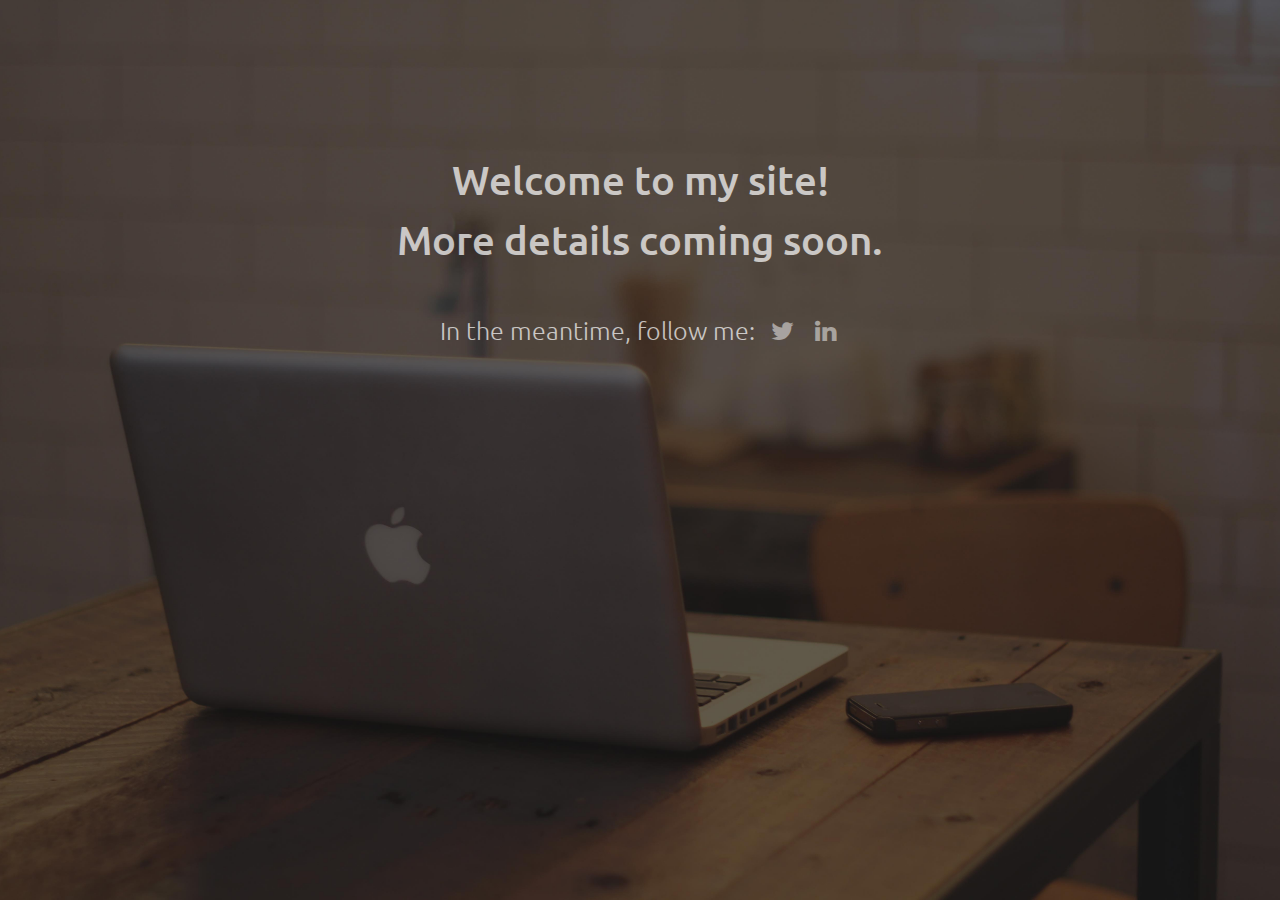
==== index.html @ a8b19e40 "rearranged files" ====
<!DOCTYPE html>
<html>	
	<head>
		<meta charset="UTF-8"></meta>
		<meta name="viewport" content="width=device-width">
		<title>uxCatherine.com</title>		
		<link rel="stylesheet" href="css/reset.min.css">
		<link href='http://fonts.googleapis.com/css?family=Ubuntu:400,700,500,300' rel='stylesheet' type='text/css'>
		<link rel="stylesheet" href="https://maxcdn.bootstrapcdn.com/font-awesome/4.3.0/css/font-awesome.min.css">
		<link rel="stylesheet" href="css/main.css">		
	</head>
	<body>
		<section class="mainmessage">
			<div class="message">
				<p>Welcome to my site! </p>
				<p>More details coming soon.</p>
			</div>
		</section>
		<section class="social_media">
			<div>
				<p>In the meantime, follow me: <a href="https://twitter.com/uxcatherine" target="_blank"><i class="fa fa-twitter"></i></a> <a href="https://ca.linkedin.com/in/uxcatherine" target="_blank"><i class="fa fa-linkedin"></i>
				</p>
			</div>
		</section>
	</body>

</html>
---- css/main.css ----
*{
	box-sizing: border-box;
}

body {
	background: url(../img/background.jpg) center center no-repeat fixed;
	-webkit-background-size: cover;
	-moz-background-size: cover;
	-o-background-size: cover;
	background-size: cover;
	font-family: 'Ubuntu', sans-serif;
	font-size: 40px;
	font-weight: 500;
	line-height: 1.5em;
	color: white;
	opacity: 0.7;
	text-align: center;
}

a {
	text-decoration: none;
}

.message {
	margin-top: 150px;
	padding-bottom: 30px;
	margin-bottom: 100x;
}

.social_media {
	font-weight: 300;
	font-size: 25px;
}

i {
	color: white;
	opacity: 0.7;
	padding: 0 5px 0 10px;
}
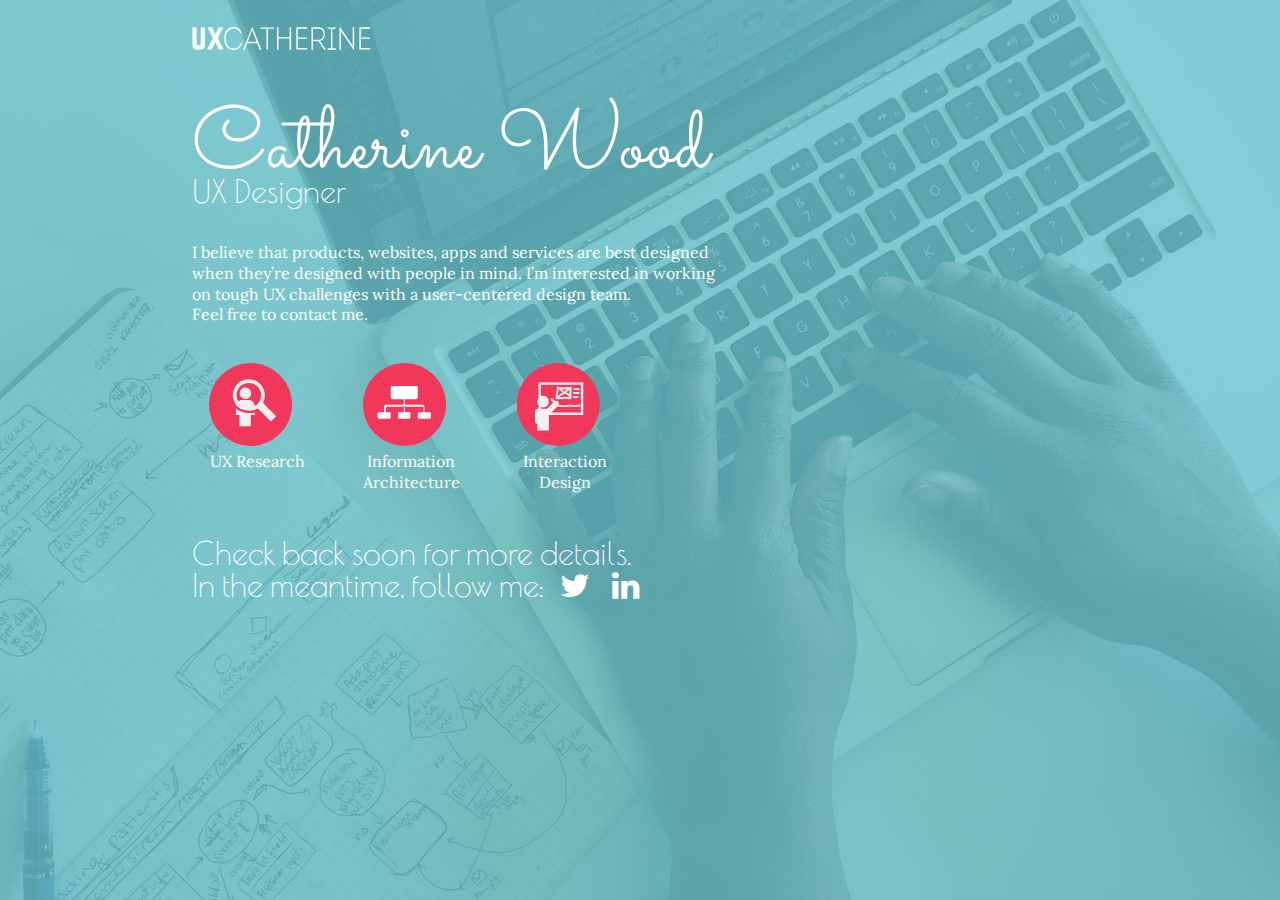
==== commit 65d391ce: "added new version of coming soon page" ====
--- a/index.html
+++ b/index.html
@@ -5,23 +5,43 @@
 		<meta name="viewport" content="width=device-width">
 		<title>uxCatherine.com</title>		
 		<link rel="stylesheet" href="css/reset.min.css">
-		<link href='http://fonts.googleapis.com/css?family=Ubuntu:400,700,500,300' rel='stylesheet' type='text/css'>
+		<link href='http://fonts.googleapis.com/css?family=Sacramento|Poiret+One|Lora:400,700' rel='stylesheet' type='text/css'>
 		<link rel="stylesheet" href="https://maxcdn.bootstrapcdn.com/font-awesome/4.3.0/css/font-awesome.min.css">
 		<link rel="stylesheet" href="css/main.css">		
 	</head>
 	<body>
+		<div class="container">
+	<header>
+		<img src="img/logo_uxcatherine.svg"/>
+	</header>
 		<section class="mainmessage">
-			<div class="message">
-				<p>Welcome to my site! </p>
-				<p>More details coming soon.</p>
-			</div>
+				<h1>Catherine Wood </h1>
+				<h2>UX Designer</h2>
+				<p>I believe that products, websites, apps and services are best designed when they’re designed with people in mind. I’m interested in working on tough UX challenges with a user-centered design team. <br><a href="mailto:uxcatherine@gmail.com">Feel free to contact me.</a>
+				</p>
 		</section>
-		<section class="social_media">
-			<div>
-				<p>In the meantime, follow me: <a href="https://twitter.com/uxcatherine" target="_blank"><i class="fa fa-twitter"></i></a> <a href="https://ca.linkedin.com/in/uxcatherine" target="_blank"><i class="fa fa-linkedin"></i>
-				</p>
-			</div>
-		</section>
+		<ul class="icons">
+			<li class="research">
+				<img src="img/icon_research.svg" />
+				<p>UX Research</p>
+			</li>
+			<li>
+				<img src="img/icon_ia.svg" />
+				<p>Information Architecture</p>
+			</li>
+			<li>
+				<img src="img/icon_ixd.svg" />
+				<p>Interaction Design</p>
+			</li>
+		</ul>
+		<footer>
+		<h2>Check back soon for more details.<br>
+In the meantime, follow me: <a href="http://www.twitter.com/uxcatherine"><i class="fa fa-twitter"></i></a> 
+<a href="https://ca.linkedin.com/in/uxcatherine"><i class="fa fa-linkedin"></i></a>
+
+		</h2>
+		</footer>
+		</div>
 	</body>
 
 </html>
--- a/css/main.css
+++ b/css/main.css
@@ -3,38 +3,195 @@
 	box-sizing: border-box;
 }
 
+html {
+	font-size: 100%
+}
+
+/*p {
+	font-size: 62.5%;
+}*/
+
 body {
-	background: url(../img/background.jpg) center center no-repeat fixed;
+	background: url(../img/background1.jpg) center center no-repeat fixed;
 	-webkit-background-size: cover;
 	-moz-background-size: cover;
 	-o-background-size: cover;
 	background-size: cover;
-	font-family: 'Ubuntu', sans-serif;
-	font-size: 40px;
-	font-weight: 500;
-	line-height: 1.5em;
+	font-family: 'Lora', serif;
+	font-size: 1em;
+	font-weight: 400;
+	line-height: 1.3em;
 	color: white;
-	opacity: 0.7;
-	text-align: center;
+	padding-bottom: 30px;
+}
+
+.container {
+	position: relative;
+	width: 70%;
+	max-width: 1170px;
+	margin: 0 auto;
+	padding-top: 15px;
+}
+
+.mainmessage p {
+	width: 60%;
+}
+
+header img {
+	width: 20%;
+}
+
+h1 {
+	font-family: 'Sacramento', cursive;
+	font-size: 5.5em;
+	margin-bottom: 5px;
+}
+
+h2 {
+	font-family: 'Poiret One', sans-serif;
+	font-size: 2em;
+	margin: 20px 0 40px 0;
 }
 
 a {
 	text-decoration: none;
+	color: white;
 }
 
-.message {
-	margin-top: 150px;
-	padding-bottom: 30px;
-	margin-bottom: 100x;
-}
-
-.social_media {
-	font-weight: 300;
-	font-size: 25px;
+.mainmessage {
+	margin-top: 74px;
+	padding-bottom: 38px;
 }
 
 i {
 	color: white;
-	opacity: 0.7;
-	padding: 0 5px 0 10px;
+	padding: 7px 5px 0 10px;
+}
+
+.icons li {
+	margin-bottom: 30px;
+}
+
+li {
+	display: inline-block;
+	width: 150px;
+	vertical-align: top;
+	padding-right: 20px;
+}
+
+li img {
+	width: 100px;
+	padding-left: 17px;
+}
+
+.icons p{
+	text-align: center;
+}
+
+/**********TABLET*******************************************/
+
+@media screen and (max-width: 768px) {
+
+header img {
+	width: 30%;
+}
+
+.container {
+	width: 85%;
+	max-width: 700px;
+}
+
+.mainmessage p {
+	font-size: 1em;
+	line-height: 1.5em;
+	width: 80%;
+}
+
+.icons p {
+	font-size: 1.2em;
+}
+
+footer i {
+	padding-right: 10px;
+}
+
+}
+
+/**********620px*******************************************/
+
+
+@media screen and (max-width: 620px) {
+
+header img {
+	width: 40%;
+}
+
+h1 {
+	font-size: 4em;
+}
+
+li {
+	display: block;
+}
+
+}
+
+/**********MOBILE*******************************************/
+
+@media screen and (max-width: 480px) {
+
+body {
+	background: url(../img/background1.jpg) center center no-repeat fixed;
+	-webkit-background-size: cover;
+	-moz-background-size: cover;
+	-o-background-size: cover;
+	background-size: cover;
+	background-position-x: 30%;
+	text-align: center;
+
+}
+
+header img {
+	width: 40%;
+}
+
+.container {
+	width: 85%;
+}
+
+h1 {
+	font-size: 350%;
+	line-height: 1em;
+}
+
+.mainmessage p {
+	width: 90%;
+	font-size: 1.3em;
+	margin: 0 auto;
+}
+
+ul p {
+	text-align: center;
+	font-size: 1.5em;
+	line-height: 1em;
+}
+
+li {
+	display: block;
+	margin: 0 auto;
+	padding: 0px;
+}
+
+li img {
+	padding: 0px;
+}
+
+footer {
+	width: 80%;
+	margin: 0 auto;
+}
+
+footer h2 {
+	font-size: 2em;
+	line-height: 1em;
 }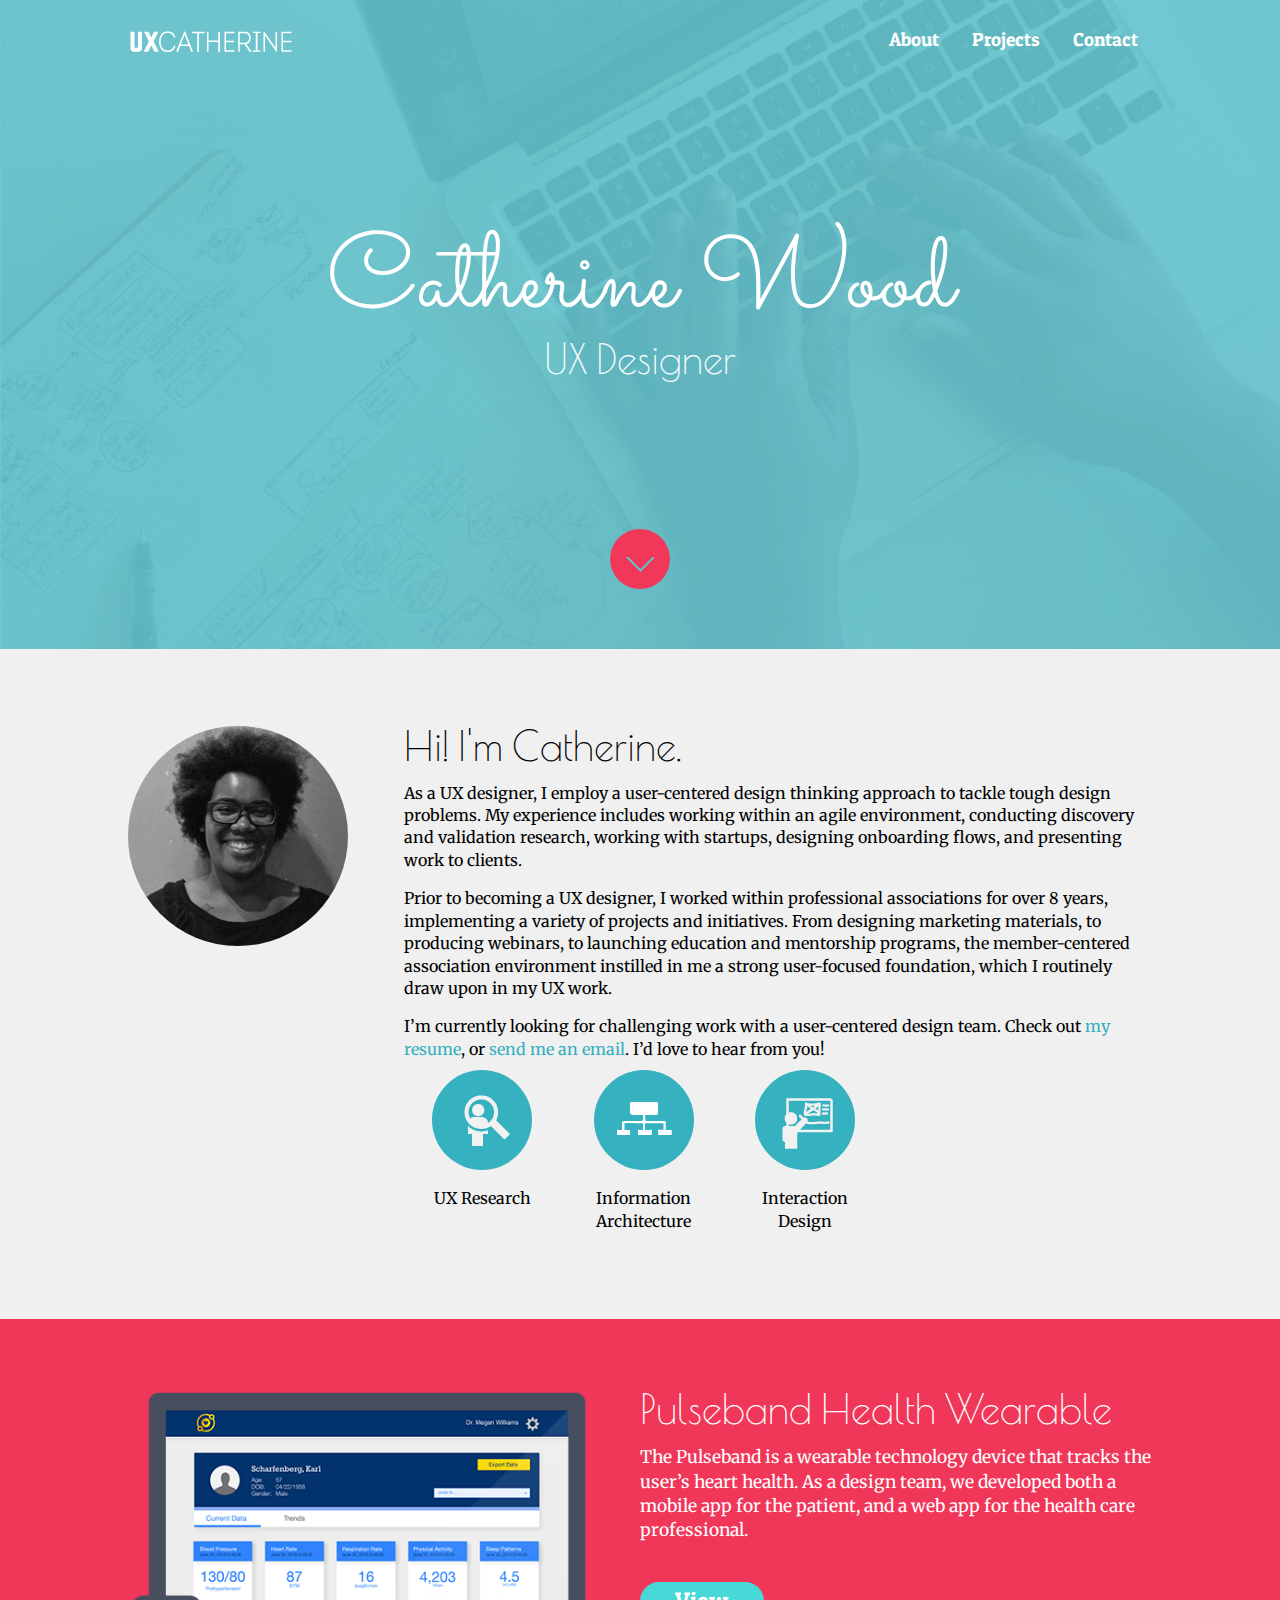
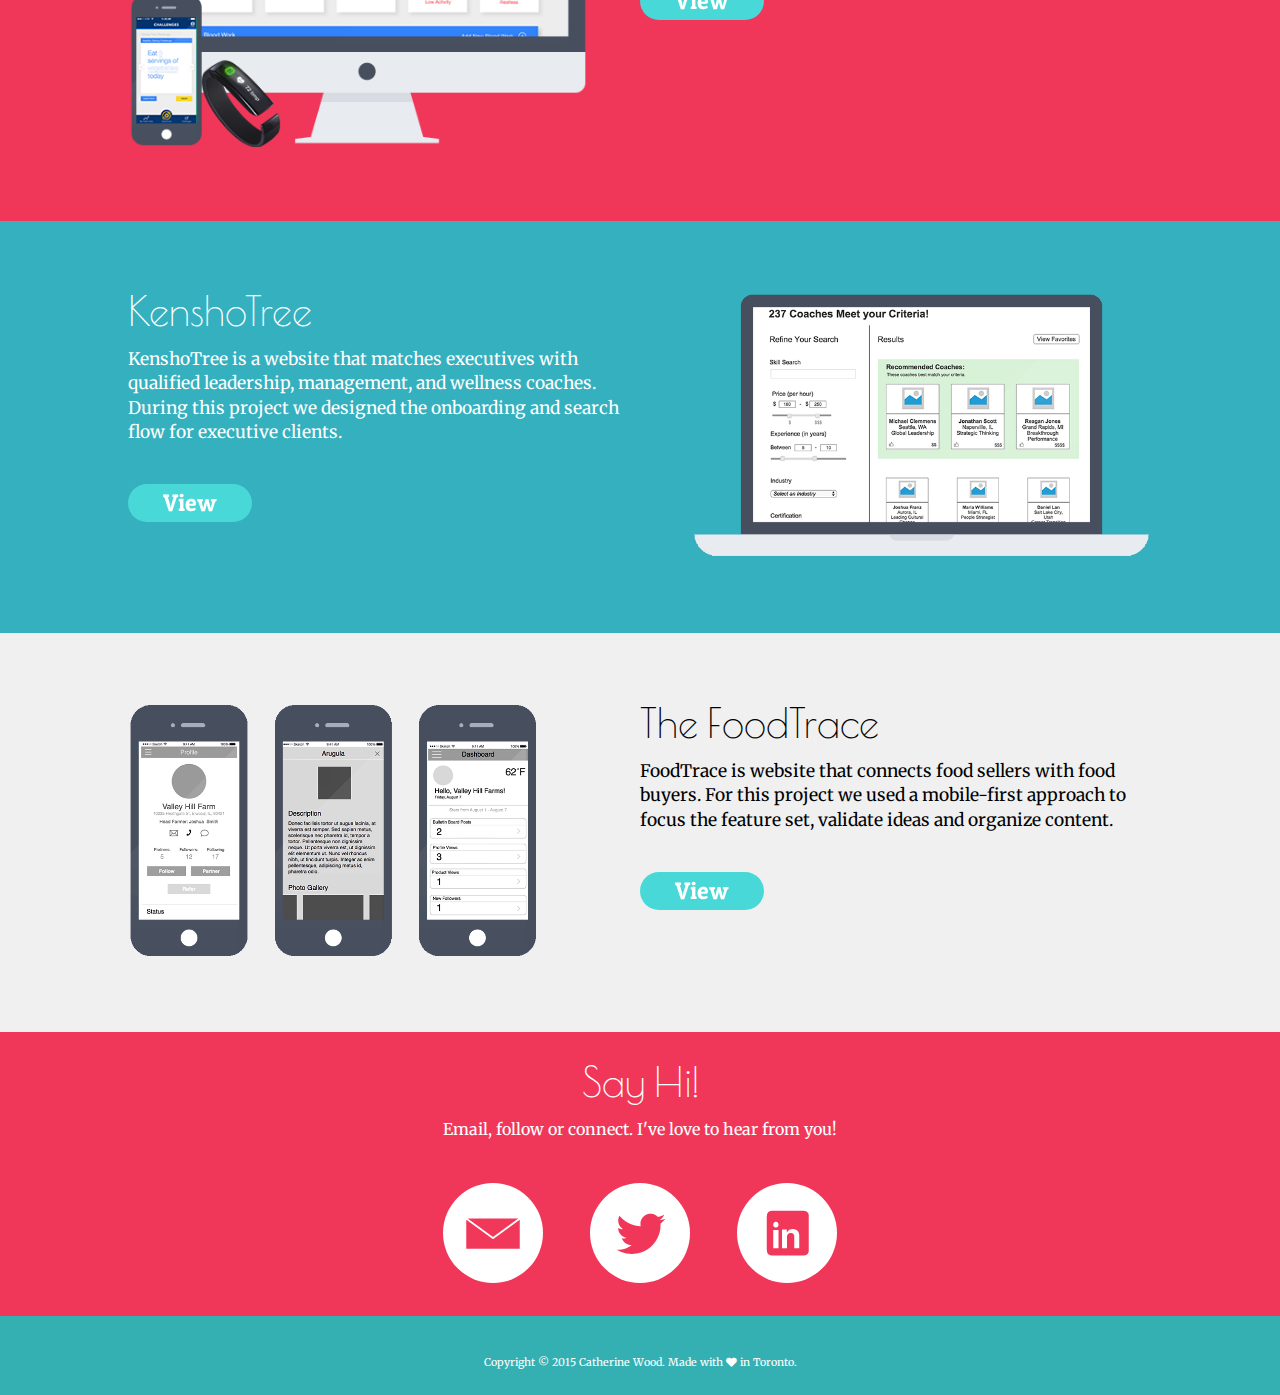
==== commit 7423fcf5: "Portfolio 2.0!" ====
--- a/index.html
+++ b/index.html
@@ -1,58 +1,128 @@
 <!DOCTYPE html>
-<html>	
-	<head>
-		<meta charset="UTF-8"></meta>
-		<meta name="viewport" content="width=device-width">
-		<title>uxCatherine.com</title>		
-		<link rel="stylesheet" href="css/reset.min.css">
-		<link href='http://fonts.googleapis.com/css?family=Sacramento|Poiret+One|Lora:400,700' rel='stylesheet' type='text/css'>
-		<link rel="stylesheet" href="https://maxcdn.bootstrapcdn.com/font-awesome/4.3.0/css/font-awesome.min.css">
-		<link rel="stylesheet" href="css/main.css">		
-	</head>
-	<body>
-		<div class="container">
-	<header>
-		<img src="img/logo_uxcatherine.svg"/>
+<html lang="en">
+<head>
+	<meta charset="UTF-8"></meta>
+	<meta name="viewport" content="width=device-width">
+	<title>Catherine Wood: UX Designer</title>	
+	<link rel="stylesheet" href="css/reset.min.css">
+	<link href='http://fonts.googleapis.com/css?family=Patua+One|Sacramento|Poiret+One|Merriweather' rel='stylesheet' type='text/css'>
+	<link rel="stylesheet" href="https://maxcdn.bootstrapcdn.com/font-awesome/4.3.0/css/font-awesome.min.css">
+	<link rel="stylesheet" href="css/main.css">
+	<link rel="shortcut icon" href="favicon.ico"/>
+
+</head>
+
+<body>
+	<header class="hero clearfix">
+	<nav class="container clearfix">
+		<a href="index.html"><img src="assets/icons/logo3.png"/></a>
+		<ul>
+			<li><a href="#about" id="abt_mi">About</a></li>
+			<li><a href="#projects" id="pro_mi">Projects</li>
+			<li><a href="#contact" id="cont_mi">Contact</a></li>
+		</ul>
+	</nav>
+		<div>
+		<h1>Catherine Wood</h1>
+		<h2>UX Designer</h2>
+		</div>
+		<a href="#about"><img src="assets/icons/btn_learnmore.png" class="lrnbtn hvr-bounce-in"></a>
 	</header>
-		<section class="mainmessage">
-				<h1>Catherine Wood </h1>
-				<h2>UX Designer</h2>
-				<p>I believe that products, websites, apps and services are best designed when they’re designed with people in mind. I’m interested in working on tough UX challenges with a user-centered design team. <br><a href="mailto:uxcatherine@gmail.com">Feel free to contact me.</a>
-				</p>
-		</section>
-		<ul class="icons">
-			<li class="research">
-				<img src="img/icon_research.svg" />
-				<p>UX Research</p>
-			</li>
-			<li>
-				<img src="img/icon_ia.svg" />
-				<p>Information Architecture</p>
-			</li>
-			<li>
-				<img src="img/icon_ixd.svg" />
-				<p>Interaction Design</p>
-			</li>
-		</ul>
-		<footer>
-		<h2>Check back soon for more details.<br>
-In the meantime, follow me: <a href="http://www.twitter.com/uxcatherine"><i class="fa fa-twitter"></i></a> 
-<a href="https://ca.linkedin.com/in/uxcatherine"><i class="fa fa-linkedin"></i></a>
+	<main>
+		<div class="about" id="about">
+			<section class="container clearfix">
+				<div class="profilepic">
+					<img src="assets/images/profile_pic.jpg">
+				</div>
+				<div class="aboutme">
+					<h2>Hi! I'm Catherine.</h2>
+					<p>As a UX designer, I employ a user-centered design thinking approach to tackle tough design problems. My experience includes working within an agile environment, conducting discovery and validation research, working with startups, designing onboarding flows, and presenting work to clients. </p>
+					<p>
+					Prior to becoming a UX designer, I worked within professional associations for over 8 years, implementing a variety of projects and initiatives. From designing marketing materials, to producing webinars, to launching education and mentorship programs, the member-centered association environment instilled in me a strong user-focused foundation, which I routinely draw upon in my UX work.</p>
+					<p>
+					I’m currently looking for challenging work with a user-centered design team. Check out <a href="assets/resume_CatherineWood_uxcatherine.pdf">my resume</a>, or <a href="#contact">send me an email</a>. I’d love to hear from you! 
+					<div id="icons">
+						<ul class="icons">
+							<li><img src="assets/icons/icon_research.png"/><p>UX Research</p></li>
+							<li><img src="assets/icons/icon_ia.png"/><p>Information Architecture</p></li>
+							<li><img src="assets/icons/icon_ixd.png"/><p>Interaction Design</p></li>
+						</ul>
+					</div>
+				</div>
+			</section>
+		</div>
+		<div class="projects" id="projects">
+			<div class="project1 clearfix">
+				<div class="container">
+					<div class= "project1img">
+						<img src="assets/images/pro1/img_pb_hp_mockup2.png">
+					</div>
+					<div class="project1desc">
+						<h2>Pulseband Health Wearable</h2>
+						<p>The Pulseband is a wearable technology device that tracks the user’s heart health. As a design team, we developed both a mobile app for the patient, and a web app for the health care professional. </p>
+						<a href="pulseband.html" class="hvr-grow">View</a>
+					</div>
+				</div>
+			</div>
+			<div class="project2">
+				<div class="container clearfix">
+					<div class= "project2img">
+						<img src="assets/images/pro2/img_kt_hp_mockup.gif">
+					</div>
+					<div class="project2desc">
+						<h2>KenshoTree </h2>
+						<p>KenshoTree is a website that matches executives with qualified leadership, management, and wellness coaches. During this project we designed the onboarding and search flow for executive clients.</p>
+						<a href="kenshotree.html" class="hvr-grow">View</a>
+					</div>
+				</div>
+			</div>
+			<div class="project3">
+				<div class="container clearfix">
+					<div class="project3img">
+						<img src="assets/images/pro3/img_ft_hp_mockup.gif">
+					</div>
+					<div class="project3desc">
+						<h2>The FoodTrace</h2>
+						<p>FoodTrace is website that connects food sellers with food buyers. For this project we used a mobile-first approach to focus the feature set, validate ideas and organize content.</p>
+						<a href="foodtrace.html" class="hvr-grow">View</a>
+					</div>
+				</div>
+			</div>
+		</div>
+			<section id="contact">
+				<div class="container">
+					<h2>Say Hi!</h2>
+					<p>Email, follow or connect. I've love to hear from you!</p>
+					<ul class="contact_icons">
+						<li><a href="mailto:uxcatherine@gmail.com" class="hvr-grow"><img src="assets/icons/icon_email.png"></a></li>
+						<li><a href="http://www.twitter.com/uxcatherine" class="hvr-grow"><img src="assets/icons/icon_twitter.png"></a></li>
+						<li><a href="https://ca.linkedin.com/in/uxcatherine" class="hvr-grow"><img src="assets/icons/icon_linkedin.png"></a></li>
+					</ul>
+				</div>
+			</section>
+		</div>
+	</main>
+	<footer>
+		<p> Copyright &copy; 2015 Catherine Wood. Made with <i class="fa fa-heart"></i>
+	in Toronto.</p>
+	</footer>
+	<script src="https://ajax.googleapis.com/ajax/libs/jquery/2.1.3/jquery.min.js"></script>
+	<script type="text/javascript" src="js/jquery.fancybox.pack.js?v=2.1.5"></script>
+	<script src="js/jquery.scrollTo.min.js"></script>
+	<script src="js/jquery.localScroll.min.js"></script>
+	<script src="js/script.js"></script>
 
-		</h2>
-		</footer>
-		</div>
-	</body>
+	<script>
+	  (function(i,s,o,g,r,a,m){i['GoogleAnalyticsObject']=r;i[r]=i[r]||function(){
+	  (i[r].q=i[r].q||[]).push(arguments)},i[r].l=1*new Date();a=s.createElement(o),
+	  m=s.getElementsByTagName(o)[0];a.async=1;a.src=g;m.parentNode.insertBefore(a,m)
+	  })(window,document,'script','//www.google-analytics.com/analytics.js','ga');
 
-</html>
+	  ga('create', 'UA-66350856-1', 'auto');
+	  ga('send', 'pageview');
 
+	</script>
+	
+</body>
 
-
-
-
-
-
-
-
-
-
+</html>--- a/css/main.css
+++ b/css/main.css
@@ -1,56 +1,34 @@
- 
-*{
+* {
+	-moz-box-sizing: border-box;
 	box-sizing: border-box;
-}
-
-html {
-	font-size: 100%
-}
-
-/*p {
-	font-size: 62.5%;
-}*/
+
+}
+
+/**************SiteWide********************/
 
 body {
-	background: url(../img/background1.jpg) center center no-repeat fixed;
-	-webkit-background-size: cover;
-	-moz-background-size: cover;
-	-o-background-size: cover;
-	background-size: cover;
-	font-family: 'Lora', serif;
-	font-size: 1em;
-	font-weight: 400;
-	line-height: 1.3em;
-	color: white;
-	padding-bottom: 30px;
-}
-
-.container {
-	position: relative;
-	width: 70%;
-	max-width: 1170px;
-	margin: 0 auto;
-	padding-top: 15px;
-}
-
-.mainmessage p {
-	width: 60%;
-}
-
-header img {
-	width: 20%;
+	font-family: 'Merriweather', serif;
+	font-size: 16pt;
+}
+
+p {
+	padding-top: 16px;
+	line-height: 1.4em;
 }
 
 h1 {
 	font-family: 'Sacramento', cursive;
-	font-size: 5.5em;
-	margin-bottom: 5px;
+	font-size: 80pt;
+	text-align: center;
+	color: #fff;
+	margin-top: 150px;
 }
 
 h2 {
 	font-family: 'Poiret One', sans-serif;
-	font-size: 2em;
-	margin: 20px 0 40px 0;
+	font-size: 30pt;
+	text-align: left;
+	color: black;
 }
 
 a {
@@ -58,140 +36,436 @@
 	color: white;
 }
 
-.mainmessage {
-	margin-top: 74px;
-	padding-bottom: 38px;
-}
-
-i {
-	color: white;
-	padding: 7px 5px 0 10px;
-}
-
-.icons li {
-	margin-bottom: 30px;
-}
-
-li {
-	display: inline-block;
-	width: 150px;
-	vertical-align: top;
-	padding-right: 20px;
-}
-
-li img {
-	width: 100px;
-	padding-left: 17px;
-}
-
-.icons p{
-	text-align: center;
-}
-
-/**********TABLET*******************************************/
-
-@media screen and (max-width: 768px) {
-
-header img {
-	width: 30%;
+.projects a {
+	font-family: 'Patua One', serif;
+	font-size: 18pt;
+	color: #fff;
+	text-align: center;
+	background-color: #49d8d8;
+	padding: 7px 35px;
+	border-radius: 25px;
+
+}
+
+footer p {
+	font-family: 'Merriweather', serif;
+	font-size: 8pt;
+	color: white;
+	text-align: center;
+	padding-bottom: 0px;
+}
+
+footer {
+	background-color: #34b0b3;
+	padding: 24px 0px;
 }
 
 .container {
-	width: 85%;
-	max-width: 700px;
-}
-
-.mainmessage p {
-	font-size: 1em;
-	line-height: 1.5em;
 	width: 80%;
-}
-
-.icons p {
-	font-size: 1.2em;
-}
-
-footer i {
-	padding-right: 10px;
-}
-
-}
-
-/**********620px*******************************************/
-
-
-@media screen and (max-width: 620px) {
-
-header img {
-	width: 40%;
-}
-
-h1 {
-	font-size: 4em;
-}
-
-li {
-	display: block;
-}
-
-}
-
-/**********MOBILE*******************************************/
-
-@media screen and (max-width: 480px) {
-
-body {
-	background: url(../img/background1.jpg) center center no-repeat fixed;
-	-webkit-background-size: cover;
-	-moz-background-size: cover;
-	-o-background-size: cover;
-	background-size: cover;
-	background-position-x: 30%;
-	text-align: center;
-
-}
-
-header img {
-	width: 40%;
-}
-
-.container {
-	width: 85%;
-}
-
-h1 {
-	font-size: 350%;
-	line-height: 1em;
-}
-
-.mainmessage p {
-	width: 90%;
-	font-size: 1.3em;
 	margin: 0 auto;
 }
 
-ul p {
-	text-align: center;
-	font-size: 1.5em;
-	line-height: 1em;
-}
-
-li {
+.clearfix:before,
+.clearfix:after {
+	display: table;
+	content: "";
+}
+
+.clearfix:after {
+	clear:both;
+}
+
+/***---- NAV ------***/
+
+nav{
+	padding: 24px 0px;
+}
+
+nav img {
+	float: left;
+}
+
+nav ul {
+	float: right;
+}
+
+.hero li {
+	display: inline-block;
+	padding: 7px 14px;
+	font-family: 'Patua One', serif;
+	font-size: 14pt;
+	color: #fff;
+}
+
+.hero .lrnbtn {
+	border-radius: 50%;
 	display: block;
 	margin: 0 auto;
-	padding: 0px;
-}
-
-li img {
-	padding: 0px;
-}
-
-footer {
+	margin-bottom: 60px;
+	margin-top: 150px;
+}
+
+/***---- CONTACT INFO ---***/
+
+#contact {
+	background-color: #f13759;
+	color: white;
+	text-align: center;
+	padding: 30px 0px;
+}
+
+#contact p { 
+	font-size: 12pt;
+}
+
+#contact h2 {
+	text-align: center;
+	color: white;
+}
+
+.contact_icons li {
+	display: inline-block;
+	padding: 0px 21px;
+}
+
+.contact_icons img {
+	border-radius: 50%;
+	margin-top: 42px;
+}
+
+/***************HOMEPAGE****************/
+
+/* ---- header ----- */
+
+header {
+	background: #34b0be url("../assets/images/background.jpg") no-repeat center center;
+	background-size: cover;
+}
+
+header h2 {
+	text-align: center;
+	color: #fff;
+}
+
+.hvr-bounce-in {
+  display: inline-block;
+  vertical-align: middle;
+  -webkit-transform: translateZ(0);
+  transform: translateZ(0);
+  box-shadow: 0 0 1px rgba(0, 0, 0, 0);
+  -webkit-backface-visibility: hidden;
+  backface-visibility: hidden;
+  -moz-osx-font-smoothing: grayscale;
+  -webkit-transition-duration: 0.5s;
+  transition-duration: 0.5s;
+}
+.hvr-bounce-in:hover, .hvr-bounce-in:focus, .hvr-bounce-in:active {
+  -webkit-transform: scale(1.2);
+  transform: scale(1.2);
+  -webkit-transition-timing-function: cubic-bezier(0.47, 2.02, 0.31, -0.36);
+  transition-timing-function: cubic-bezier(0.47, 2.02, 0.31, -0.36);
+}
+/* ---- about ----- */
+
+.about {
+	background-color: #f0f0f1;
+	padding: 77px 0px;
+}
+
+.about p {
+	font-size: 12pt;
+}
+
+.profilepic img {
+	border-radius: 50%;
+	margin-right: 56px;
+	margin-bottom: 200px;
+}
+
+.profilepic {
+	float: left;
+}
+
+.aboutme {
+	color: black;
+}
+
+.aboutme a:link {
+	color: #34b0be;
+}
+
+.aboutme a:visited {
+	color: #34b0be;
+}
+
+#icons ul {
+	margin-left: 266px;
+}
+
+.icons li {
+	display: inline-block;
+	margin: 10px;
+	width: 18%;
+	text-align: center;
+	vertical-align: top;
+}	
+
+.icons p {
+	padding-top: 14px;
+}
+
+.icons img {
+	border-radius: 50%;
+}
+
+#icons {
+	width: 100%;
+	vertical-align: top;
+}
+
+/* ---- all projects ----- */
+
+.projects h2 {
+	/*padding-top: 135px;*/
+	color: white;
+}
+
+.projects a {
+	/*margin-bottom: 170px;*/
+}
+
+.projects p {
+	font-size: 13pt;
+	line-height: 1.4em;
+	color: white;
+	padding-bottom: 40px;
+}
+
+.hvr-grow {
+  display: inline-block;
+  vertical-align: middle;
+  -webkit-transform: translateZ(0);
+  transform: translateZ(0);
+  box-shadow: 0 0 1px rgba(0, 0, 0, 0);
+  -webkit-backface-visibility: hidden;
+  backface-visibility: hidden;
+  -moz-osx-font-smoothing: grayscale;
+  -webkit-transition-duration: 0.3s;
+  transition-duration: 0.3s;
+  -webkit-transition-property: transform;
+  transition-property: transform;
+}
+.hvr-grow:hover, .hvr-grow:focus, .hvr-grow:active {
+  -webkit-transform: scale(1.1);
+  transform: scale(1.1);
+}
+
+/* ---- project 1 ----- */
+
+.project1 {
+	background-color: #f13759;
+	padding: 70px 0px;
+	overflow: hidden;
+}
+
+.project1img {
+	float: left;
+	width: 50%;
+}
+
+.project1img img {
+	width: 90%;
+}
+
+/* ---- project 2 ----- */
+
+.project2 {
+	background-color: #34b0be;
+	padding: 70px 0px;
+}
+
+.project2img {
+	float: right;
+	width: 50%;
+	text-align: right;
+}
+
+.project2img img {
+	width: 90%;
+}
+
+.project2desc {
+
+}
+
+
+/* ---- project 3 ----- */
+
+.project3 {
+	background-color: #f0f0f1;
+	padding: 70px 0px;
+	color: black;
+}
+
+.project3img {
+	float: left;
+	width: 50%;
+}
+
+.project3img img {
 	width: 80%;
-	margin: 0 auto;
-}
-
-footer h2 {
-	font-size: 2em;
-	line-height: 1em;
+}
+
+.project3 p, .project3 h2 {
+	color: black;
+}
+
+/*************BREAK POINT 940****************/
+
+@media only screen and (max-width: 940px){
+
+.container{
+	width: 90%;
+}
+
+.profilepic {
+	margin-bottom: 150px;
+}
+
+.icons li {
+	width: 22%;
+}
+
+}
+
+/************* Tablet ****************/
+@media only screen and (max-width: 768px){
+
+nav {
+	text-align: center;
+}
+
+
+.profilepic {
+	text-align: center;
+	float: none;
+	margin-bottom: 0px;
+}
+
+.profilepic img {
+	margin: 0px;
+	width: 250px;
+	border-radius: 50%;
+	margin-bottom: 0px;
+}
+
+.icons {
+	text-align: center;
+}
+
+#icons ul {
+	margin: 0px;
+}
+
+h2,p, .project1desc, .project2desc, .project3desc {
+	text-align: center;
+}
+
+.project1img img {
+	width: 80%;
+}
+
+.project1img, .project2img, .project3img {
+	float: none;
+	text-align: center;
+	width: 100%;
+	margin-bottom: 14px;
+}
+
+}
+/************* BREAK POINT 515 **********/
+
+@media only screen and (max-width: 515px){
+
+nav img {
+	float: none;
+}
+
+nav ul {
+	float: none;
+}
+
+}
+
+/*************MOBILE PHONE**********/
+
+@media only screen and (max-width: 480px){
+
+
+.hero li {
+	display: inline-block;
+	padding: 30px 15px;
+	font-family: 'Patua One', serif;
+	font-size: 18pt;
+}
+
+h1 {
+	font-family: 'Sacramento', cursive;
+	font-size: 45pt;
+	margin-top: 120px;
+}
+
+h2 {
+	font-size: 30px;
+}
+
+#icons ul {
+	margin-left: 0px;
+}
+
+.lrnbtn {
+	width: 100px;
+}
+
+p {
+	font-size: 16pt;
+	padding-top: 20px;
+}	
+.about {
+	text-align: center;
+}
+
+.aboutme{
+	float: none;
+}
+
+#icons {
+	text-align: center;
+}
+
+#icons li {
+	display: inline-block;
+	font-size: 14pt;
+	padding-top: 20px;
+	text-align: center;
+	width: 25%;
+}
+
+.icons li img {
+	width: 100px;
+}
+
+#contact li {
+	display: inline-block;
+	padding: 0px 10px;
+}
+
+#contact img {
+	width: 100px;
+}
+
+footer p {
+	font-size: 10px;
+}
+
 }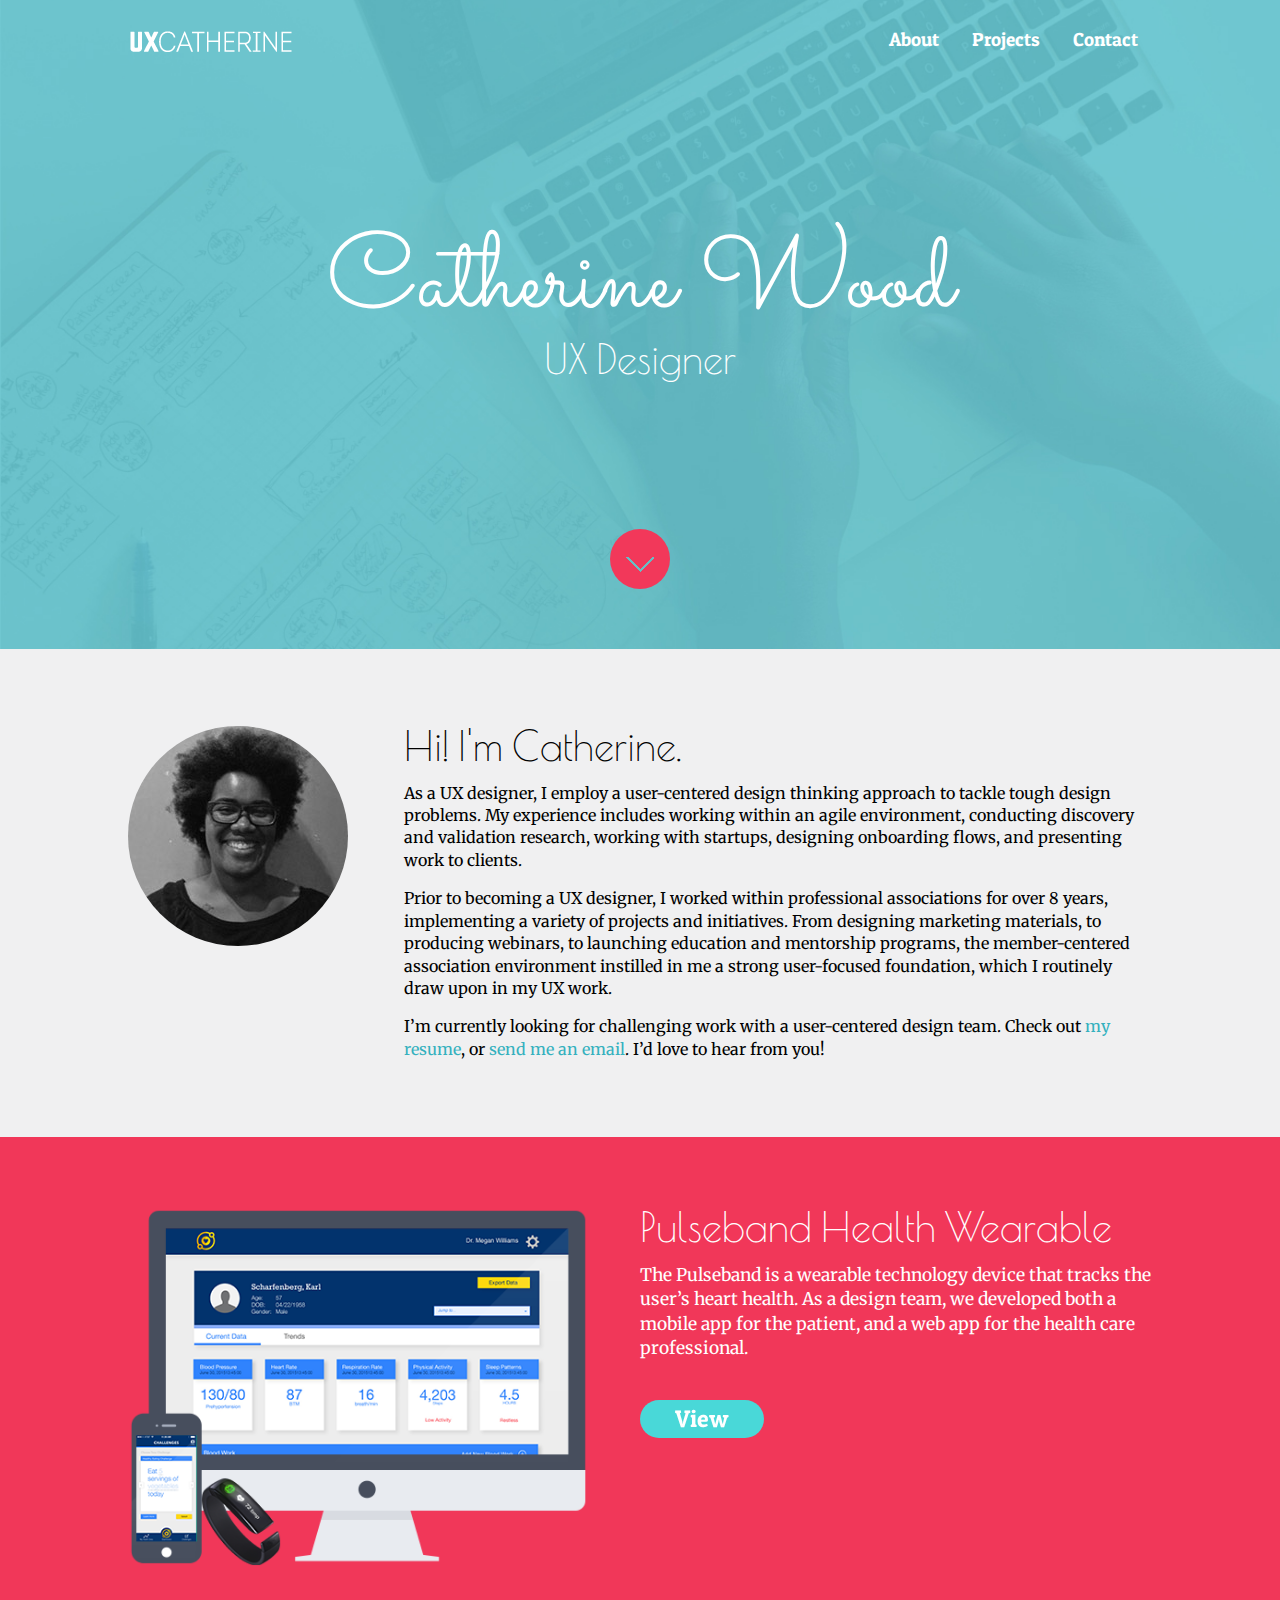
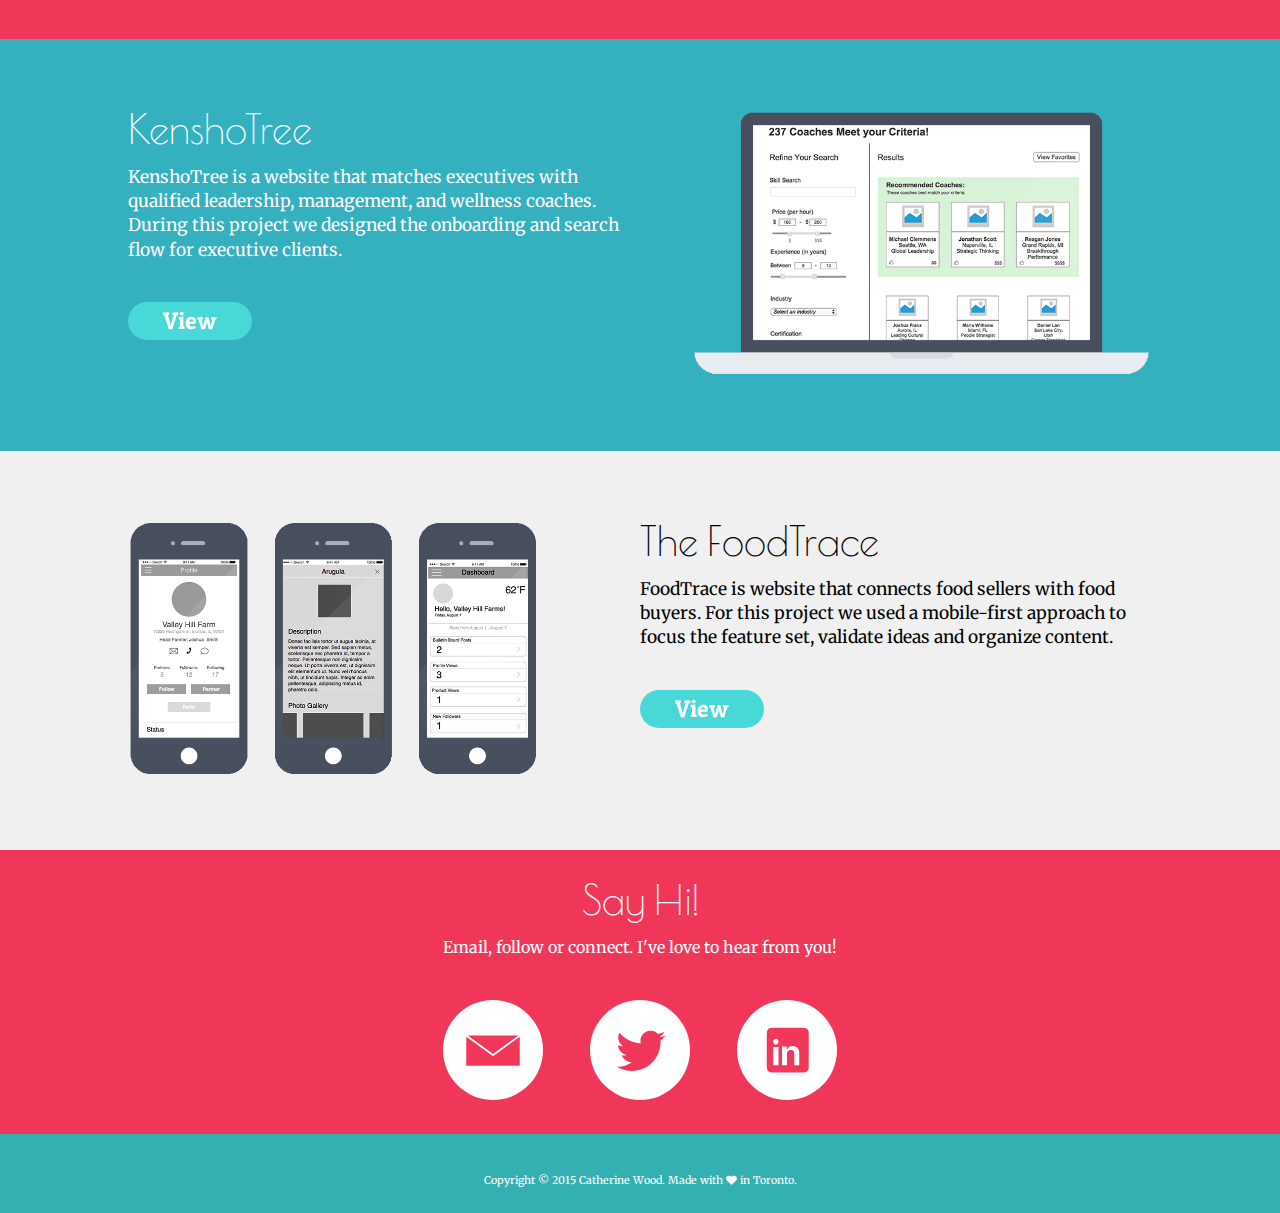
==== commit 58535393: "version 2.12" ====
--- a/index.html
+++ b/index.html
@@ -15,7 +15,7 @@
 <body>
 	<header class="hero clearfix">
 	<nav class="container clearfix">
-		<a href="index.html"><img src="assets/icons/logo3.png"/></a>
+		<a href="index.html"><img src="assets/icons/logo.png"/></a>
 		<ul>
 			<li><a href="#about" id="abt_mi">About</a></li>
 			<li><a href="#projects" id="pro_mi">Projects</li>
@@ -41,13 +41,13 @@
 					Prior to becoming a UX designer, I worked within professional associations for over 8 years, implementing a variety of projects and initiatives. From designing marketing materials, to producing webinars, to launching education and mentorship programs, the member-centered association environment instilled in me a strong user-focused foundation, which I routinely draw upon in my UX work.</p>
 					<p>
 					I’m currently looking for challenging work with a user-centered design team. Check out <a href="assets/resume_CatherineWood_uxcatherine.pdf">my resume</a>, or <a href="#contact">send me an email</a>. I’d love to hear from you! 
-					<div id="icons">
+					<!-- <div id="icons">
 						<ul class="icons">
 							<li><img src="assets/icons/icon_research.png"/><p>UX Research</p></li>
 							<li><img src="assets/icons/icon_ia.png"/><p>Information Architecture</p></li>
 							<li><img src="assets/icons/icon_ixd.png"/><p>Interaction Design</p></li>
 						</ul>
-					</div>
+					</div> -->
 				</div>
 			</section>
 		</div>
--- a/css/main.css
+++ b/css/main.css
@@ -179,7 +179,7 @@
 .profilepic img {
 	border-radius: 50%;
 	margin-right: 56px;
-	margin-bottom: 200px;
+	margin-bottom: 100px;
 }
 
 .profilepic {
@@ -194,11 +194,7 @@
 	color: #34b0be;
 }
 
-.aboutme a:visited {
-	color: #34b0be;
-}
-
-#icons ul {
+/*#icons ul {
 	margin-left: 266px;
 }
 
@@ -221,7 +217,7 @@
 #icons {
 	width: 100%;
 	vertical-align: top;
-}
+}*/
 
 /* ---- all projects ----- */
 
@@ -294,10 +290,6 @@
 	width: 90%;
 }
 
-.project2desc {
-
-}
-
 
 /* ---- project 3 ----- */
 
@@ -328,13 +320,13 @@
 	width: 90%;
 }
 
-.profilepic {
-	margin-bottom: 150px;
-}
-
-.icons li {
+.profilepic img {
+	margin-bottom: 175px;
+}
+
+/*.icons li {
 	width: 22%;
-}
+}*/
 
 }
 
@@ -359,13 +351,13 @@
 	margin-bottom: 0px;
 }
 
-.icons {
+/*.icons {
 	text-align: center;
 }
 
 #icons ul {
 	margin: 0px;
-}
+}*/
 
 h2,p, .project1desc, .project2desc, .project3desc {
 	text-align: center;
@@ -419,18 +411,23 @@
 	font-size: 30px;
 }
 
-#icons ul {
+/*#icons ul {
 	margin-left: 0px;
-}
+}*/
 
 .lrnbtn {
 	width: 100px;
 }
 
-p {
-	font-size: 16pt;
+.container p {
+	font-size: 13pt;
 	padding-top: 20px;
 }	
+
+#contact p {
+	font-size: 13pt;
+}
+
 .about {
 	text-align: center;
 }
@@ -439,24 +436,25 @@
 	float: none;
 }
 
-#icons {
+/*#icons {
 	text-align: center;
 }
 
 #icons li {
-	display: inline-block;
+	display: block;
 	font-size: 14pt;
 	padding-top: 20px;
 	text-align: center;
-	width: 25%;
+	width: 100%;
+	margin: 0 auto;
 }
 
 .icons li img {
 	width: 100px;
-}
+}*/
 
 #contact li {
-	display: inline-block;
+	display: block;
 	padding: 0px 10px;
 }
 
@@ -468,4 +466,53 @@
 	font-size: 10px;
 }
 
+}
+
+/*************MOBILE PHONE 320**********/
+
+@media only screen and (max-width: 320px){
+
+
+.hero li {
+	font-size: 12pt;
+}
+
+h1 {
+	margin-top: 50px;
+}
+
+h2 {
+	font-size: 20pt;
+}
+
+.hero .lrnbtn {
+	margin-top: 60px;
+	width: 70px;
+}
+
+.profilepic img {
+	width: 150px;
+}
+
+p {
+	line-height: 1.5em;
+}
+
+/*#icons li {
+	display: block;
+	margin: 0 auto;
+	width: 100%;
+}
+#icons li img {
+	width: 80px;
+}*/
+
+#contact li{
+	display: block;
+	margin: 0 auto;
+}
+
+#contact img {
+	width: 80px;
+}
 }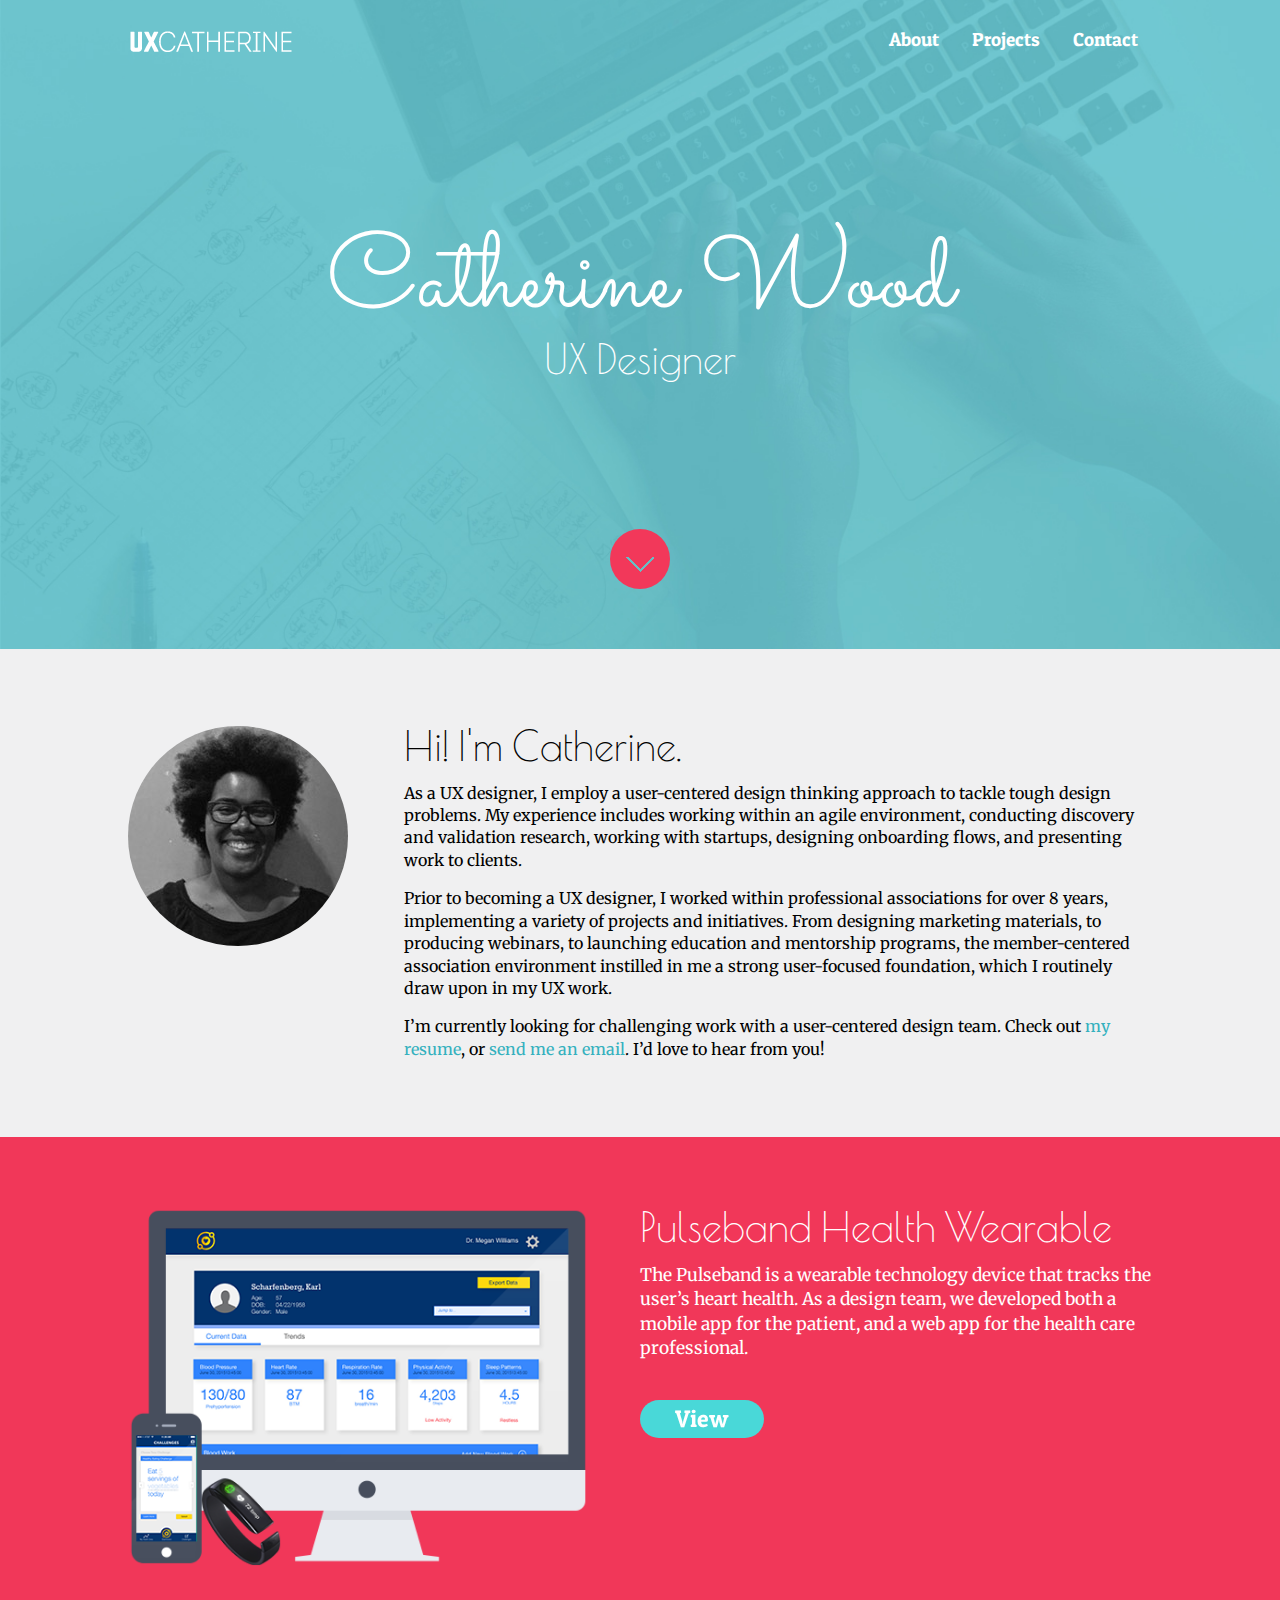
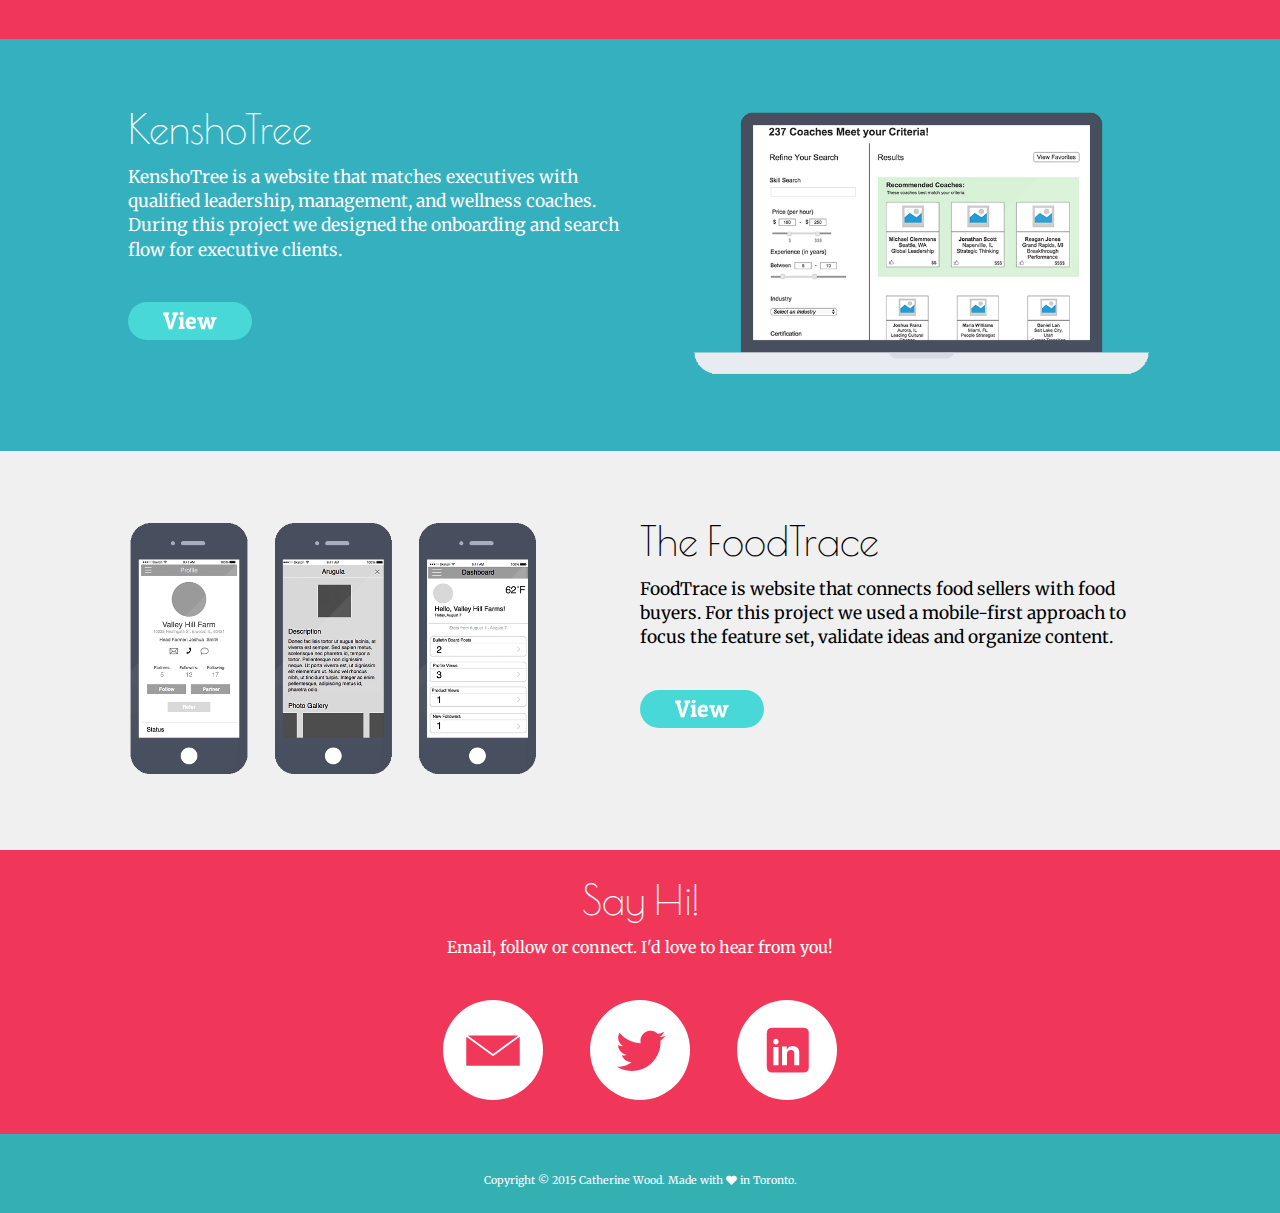
==== commit d88618e3: "update :)" ====
--- a/index.html
+++ b/index.html
@@ -55,7 +55,7 @@
 			<div class="project1 clearfix">
 				<div class="container">
 					<div class= "project1img">
-						<img src="assets/images/pro1/img_pb_hp_mockup2.png">
+						<a href="pulseband.html"><img src="assets/images/pro1/img_pb_hp_mockup2.png"></a>
 					</div>
 					<div class="project1desc">
 						<h2>Pulseband Health Wearable</h2>
@@ -67,7 +67,7 @@
 			<div class="project2">
 				<div class="container clearfix">
 					<div class= "project2img">
-						<img src="assets/images/pro2/img_kt_hp_mockup.gif">
+						<a href="kenshotree.html"><img src="assets/images/pro2/img_kt_hp_mockup.gif"></a>
 					</div>
 					<div class="project2desc">
 						<h2>KenshoTree </h2>
@@ -79,7 +79,7 @@
 			<div class="project3">
 				<div class="container clearfix">
 					<div class="project3img">
-						<img src="assets/images/pro3/img_ft_hp_mockup.gif">
+						<a href="foodtrace.html"><img src="assets/images/pro3/img_ft_hp_mockup.gif"></a>
 					</div>
 					<div class="project3desc">
 						<h2>The FoodTrace</h2>
@@ -92,7 +92,7 @@
 			<section id="contact">
 				<div class="container">
 					<h2>Say Hi!</h2>
-					<p>Email, follow or connect. I've love to hear from you!</p>
+					<p>Email, follow or connect. I'd love to hear from you!</p>
 					<ul class="contact_icons">
 						<li><a href="mailto:uxcatherine@gmail.com" class="hvr-grow"><img src="assets/icons/icon_email.png"></a></li>
 						<li><a href="http://www.twitter.com/uxcatherine" class="hvr-grow"><img src="assets/icons/icon_twitter.png"></a></li>
--- a/css/main.css
+++ b/css/main.css
@@ -36,7 +36,7 @@
 	color: white;
 }
 
-.projects a {
+.project1desc a, .project2desc a, .project3desc a {
 	font-family: 'Patua One', serif;
 	font-size: 18pt;
 	color: #fff;
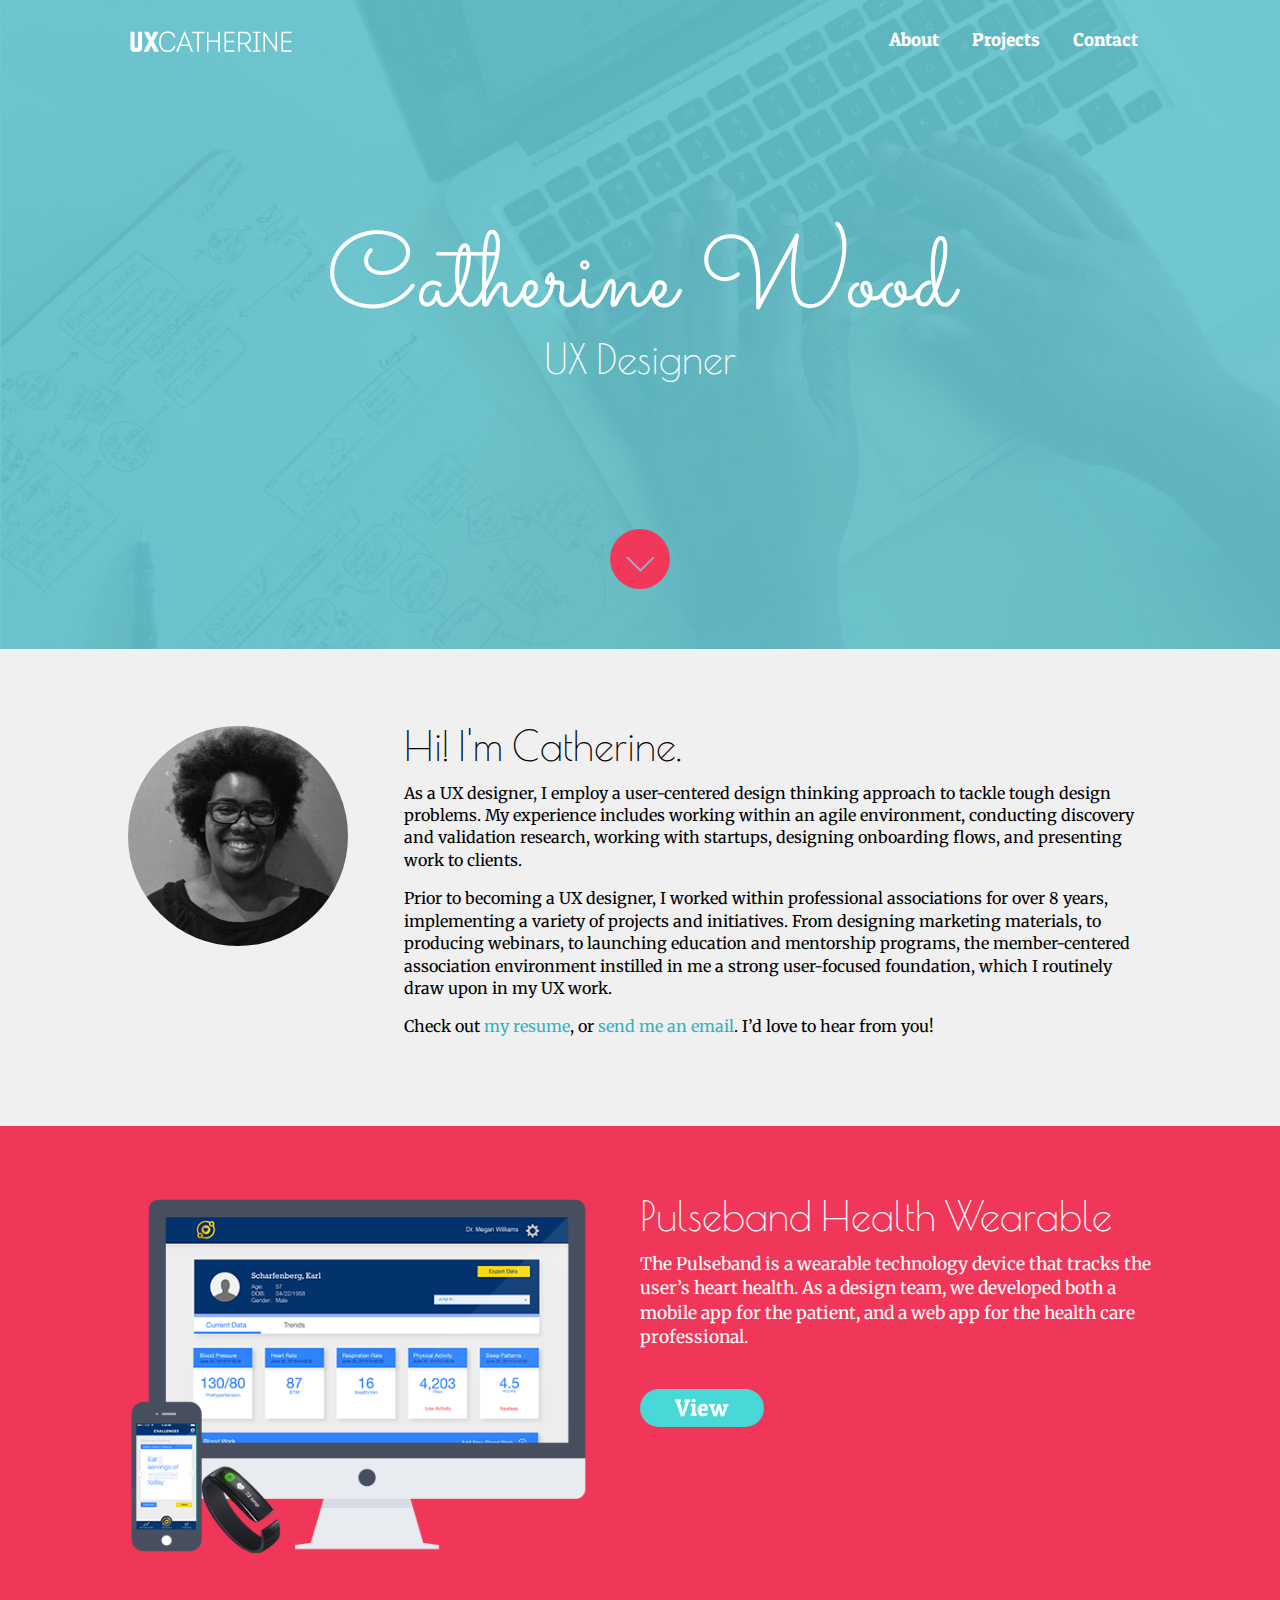
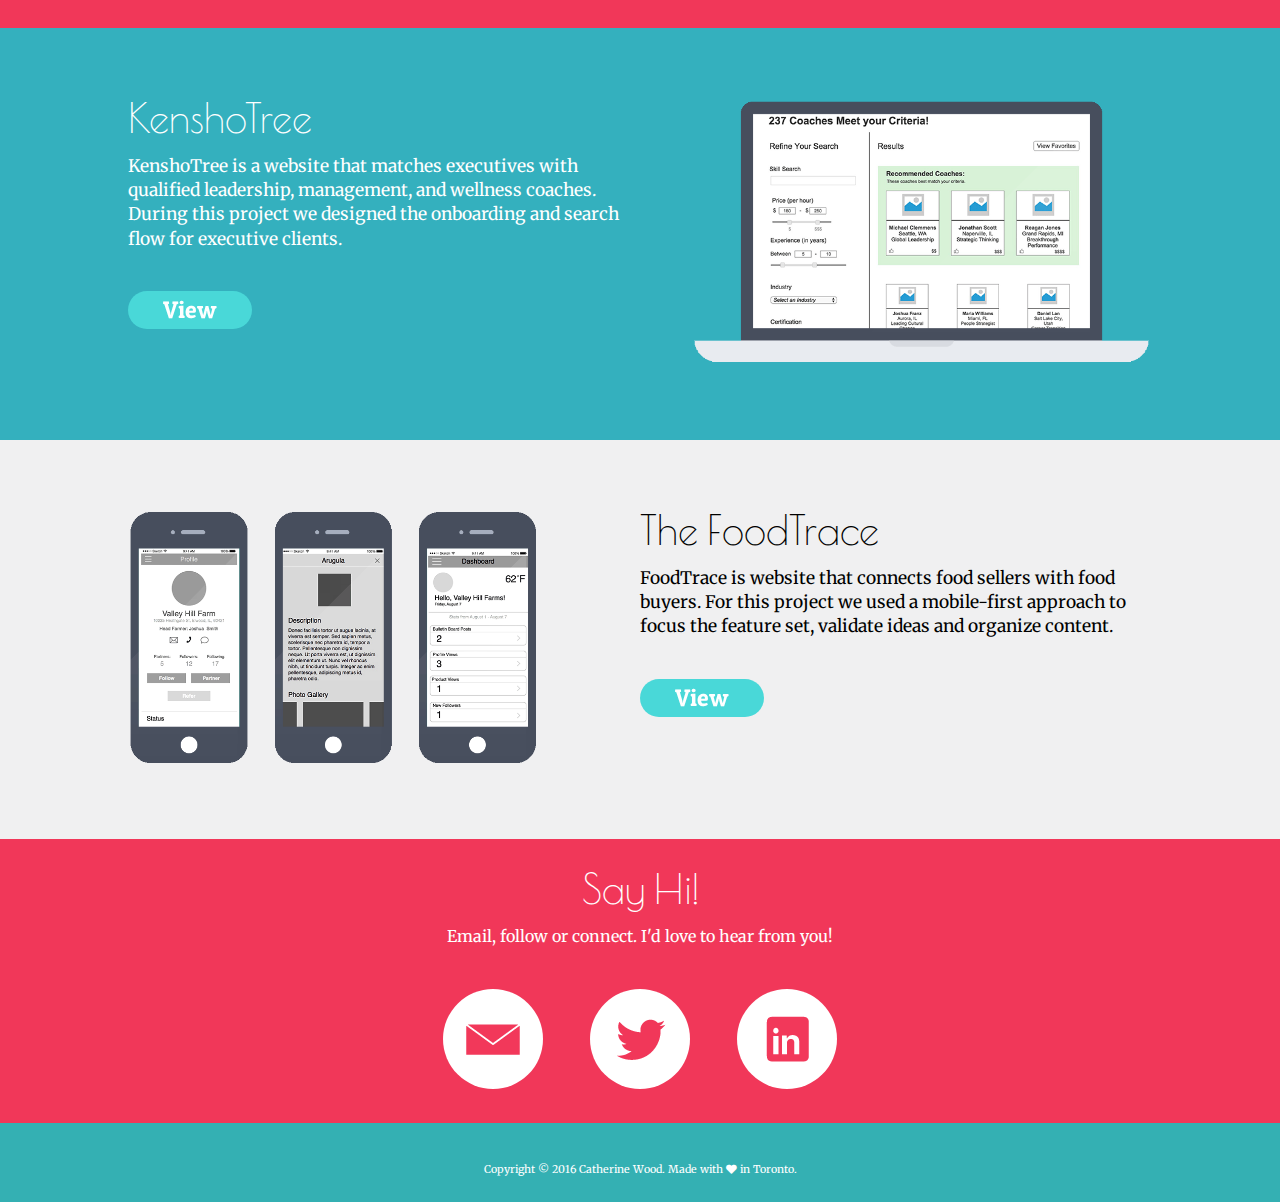
==== commit 45a1865f: "minor updates" ====
--- a/index.html
+++ b/index.html
@@ -40,7 +40,7 @@
 					<p>
 					Prior to becoming a UX designer, I worked within professional associations for over 8 years, implementing a variety of projects and initiatives. From designing marketing materials, to producing webinars, to launching education and mentorship programs, the member-centered association environment instilled in me a strong user-focused foundation, which I routinely draw upon in my UX work.</p>
 					<p>
-					I’m currently looking for challenging work with a user-centered design team. Check out <a href="assets/resume_CatherineWood_uxcatherine.pdf">my resume</a>, or <a href="#contact">send me an email</a>. I’d love to hear from you! 
+					Check out <a href="assets/resume_CatherineWood_uxcatherine.pdf">my resume</a>, or <a href="#contact">send me an email</a>. I’d love to hear from you! 
 					<!-- <div id="icons">
 						<ul class="icons">
 							<li><img src="assets/icons/icon_research.png"/><p>UX Research</p></li>
@@ -103,7 +103,7 @@
 		</div>
 	</main>
 	<footer>
-		<p> Copyright &copy; 2015 Catherine Wood. Made with <i class="fa fa-heart"></i>
+		<p> Copyright &copy; 2016 Catherine Wood. Made with <i class="fa fa-heart"></i>
 	in Toronto.</p>
 	</footer>
 	<script src="https://ajax.googleapis.com/ajax/libs/jquery/2.1.3/jquery.min.js"></script>
